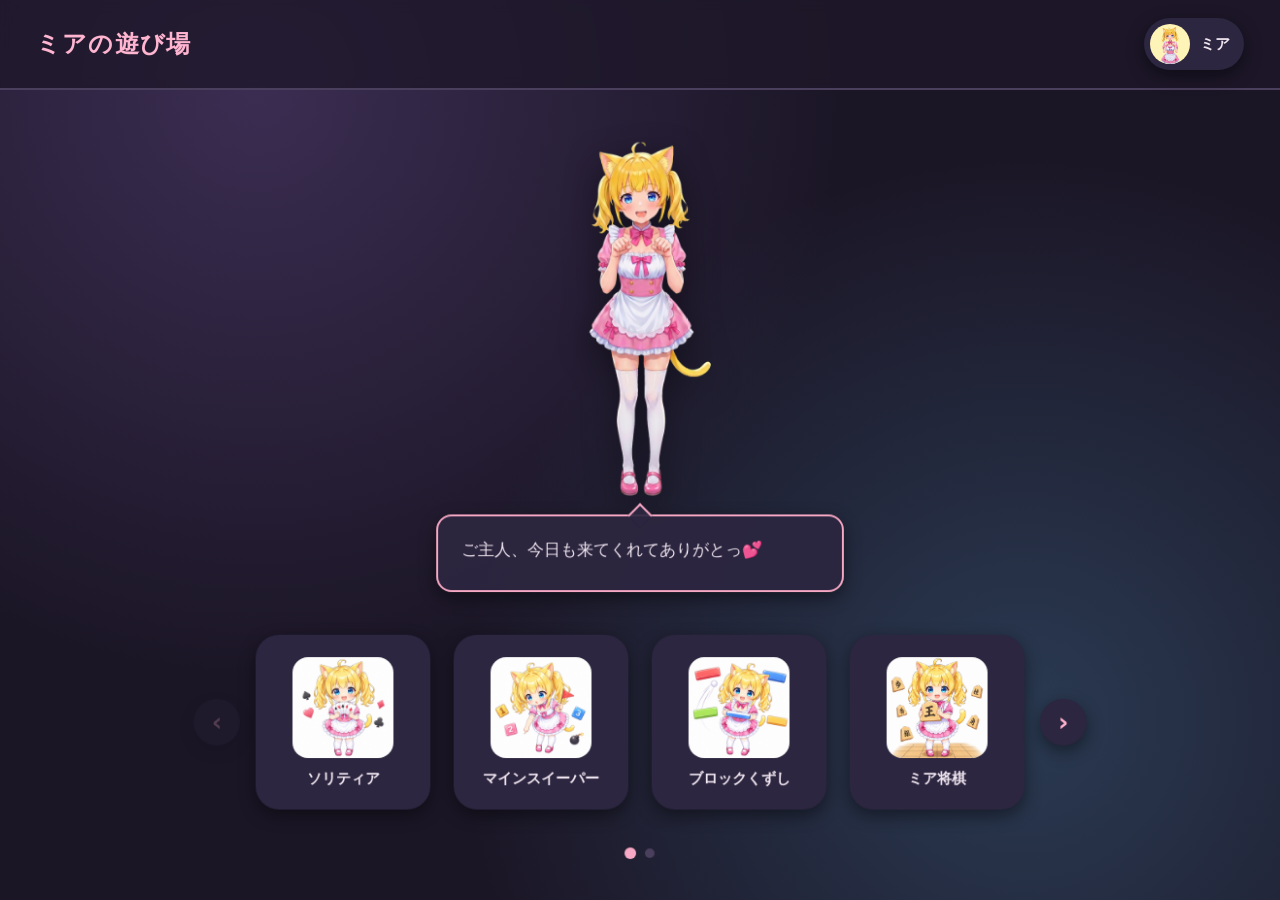
==== index.html @ bd51152a "Mirror Stage 10 inner-X shift to left side for symmetry" ====
<!DOCTYPE html>
<html lang="ja">
<head>
  <meta charset="UTF-8">
  <title>ミアの遊び場</title>
  <link rel="stylesheet" href="shared/style.css?v=23">
</head>
<body>
  <div class="lobby">
    <header class="lobby-header">
      <div class="lobby-title">ミアの遊び場</div>
      <button class="header-avatar" id="header-avatar" aria-label="アバター切替">
        <span class="header-avatar__icon">
          <img id="avatar-img" alt="" hidden>
          <span id="avatar-emoji" hidden>🌸</span>
        </span>
        <span class="header-avatar__name" id="avatar-name">ご主人</span>
      </button>
    </header>

    <main class="lobby-main">
      <div class="lobby-fit" id="lobby-fit">
        <div class="mia-stage">
          <button class="mia-portrait" id="mia-portrait" aria-label="ミア">
            <img class="mia-portrait__img" id="mia-portrait-img" alt="ミア" hidden>
            <span class="mia-portrait__fallback" id="mia-portrait-fallback" hidden>🐈</span>
          </button>
          <div class="message-window" id="message-window">
            <span id="message-text"></span>
          </div>
        </div>

        <div class="game-carousel">
          <button class="carousel-arrow" id="games-prev" aria-label="前のページ">‹</button>
          <div class="game-grid" id="game-grid"></div>
          <button class="carousel-arrow" id="games-next" aria-label="次のページ">›</button>
        </div>
        <div class="game-pager" id="game-pager"></div>
      </div>
    </main>
  </div>

  <div class="modal" id="avatar-modal" role="dialog" aria-label="アバター切替">
    <div class="modal__inner">
      <h2 class="modal__title">アバターを選んでね💕</h2>
      <div class="modal__options" id="modal-options"></div>
    </div>
  </div>

  <script src="shared/storage.js?v=23"></script>
  <script src="shared/characters.js?v=23"></script>
  <script src="shared/lobby.js?v=23"></script>
</body>
</html>
---- shared/style.css ----
/* ============================================
   mia-game-center 共通スタイル
   パステル基調 / 角丸 / ふんわり影
   ============================================ */

:root {
  --color-pink:        #F7A8C4;
  --color-pink-deep:   #FFB4D0;
  --color-cream:       #FFF4D6;
  --color-milky:       #3B3050;
  --color-text:        #F0E6F0;
  --color-text-soft:   #B0A0BC;
  --color-border:      #4A3F5C;
  --color-shadow:      rgba(0, 0, 0, 0.45);
  --avatar-color:      #FFF4B8;

  --bg-base:           #1B1626;
  --bg-surface:        #2D2640;
  --bg-surface-2:      #3B3050;

  --radius-lg: 24px;
  --radius-md: 16px;
  --radius-sm: 10px;
  --shadow-soft: 0 6px 18px var(--color-shadow);
  --shadow-pop:  0 10px 24px var(--color-shadow);

  --font-family: "Hiragino Maru Gothic ProN", "Yu Gothic", "Meiryo", system-ui, sans-serif;
}

* { box-sizing: border-box; }

[hidden] { display: none !important; }

html, body {
  margin: 0;
  padding: 0;
  min-height: 100vh;
  font-family: var(--font-family);
  color: var(--color-text);
  background:
    radial-gradient(circle at 20% 10%, #3B2D52 0%, transparent 45%),
    radial-gradient(circle at 80% 80%, #2A3A52 0%, transparent 45%),
    var(--bg-base);
}

button {
  font-family: inherit;
  color: inherit;
  cursor: pointer;
  border: none;
  background: none;
}

/* -------- レイアウト -------- */

.lobby {
  display: flex;
  flex-direction: column;
  height: 100vh;
  height: 100dvh;   /* モバイル等のツールバー込みでも画面ぴったり */
  overflow: hidden; /* スクロールバーを根本から出さない（中身はJSでズーム調整） */
}

/* -------- ヘッダー -------- */

.lobby-header {
  display: flex;
  justify-content: space-between;
  align-items: center;
  padding: 18px 36px;
  background: rgba(30, 24, 42, 0.78);
  backdrop-filter: blur(6px);
  border-bottom: 2px solid var(--color-border);
}

.lobby-title {
  font-size: 24px;
  font-weight: bold;
  color: var(--color-pink-deep);
  letter-spacing: 0.05em;
}

.header-avatar {
  display: flex;
  align-items: center;
  gap: 10px;
  padding: 6px 14px 6px 6px;
  border-radius: 999px;
  background: var(--bg-surface);
  box-shadow: var(--shadow-soft);
  transition: transform 0.2s ease;
}

.header-avatar:hover { transform: translateY(-2px); }

.header-avatar__icon {
  width: 40px;
  height: 40px;
  border-radius: 50%;
  background: var(--avatar-color);
  display: grid;
  place-items: center;
  font-size: 22px;
  overflow: hidden;
}

.header-avatar__icon img {
  width: 100%;
  height: 100%;
  object-fit: cover;
  object-position: top center;
}

.header-avatar__name {
  font-weight: bold;
  font-size: 15px;
}

/* -------- 中央エリア -------- */

.lobby-main {
  flex: 1;
  min-height: 0;          /* flex子の縮小を許可（高さ計測の基準にする） */
  display: flex;
  flex-direction: column;
  align-items: center;
  justify-content: center;
  padding: 40px 24px;
  gap: 24px;
  overflow: hidden;
}

/* 画面の高さに合わせて丸ごと拡大・縮小する対象（JSでscale適用） */
.lobby-fit {
  display: flex;
  flex-direction: column;
  align-items: center;
  gap: 24px;
  transform-origin: center center;
  will-change: transform;
}

.mia-stage {
  display: flex;
  flex-direction: column;
  align-items: center;
  gap: 16px;
  width: 100%;
  max-width: 420px;
}

.mia-portrait {
  padding: 0;
  display: flex;
  align-items: center;
  justify-content: center;
  transition: transform 0.25s ease;
}

.mia-portrait:hover { transform: scale(1.03); }
.mia-portrait:active { transform: scale(0.97); }

.mia-portrait__img {
  height: 380px;
  width: auto;
  max-width: 100%;
  object-fit: contain;
  filter: drop-shadow(0 10px 18px var(--color-shadow));
}

.mia-portrait__fallback {
  width: 280px;
  height: 280px;
  border-radius: 50%;
  background: linear-gradient(135deg, #3B2D52 0%, #2A3A52 100%);
  display: grid;
  place-items: center;
  font-size: 120px;
  box-shadow: var(--shadow-pop);
  border: 4px solid var(--bg-surface);
}

/* -------- メッセージウィンドウ -------- */

.message-window {
  width: 100%;
  min-height: 80px;
  padding: 20px 24px;
  background: rgba(45, 38, 64, 0.92);
  color: var(--color-text);
  border: 2px solid var(--color-pink);
  border-radius: var(--radius-md);
  box-shadow: var(--shadow-soft);
  font-size: 17px;
  line-height: 1.7;
  opacity: 0;
  transform: translateY(8px);
  pointer-events: none;
  transition: opacity 0.3s ease, transform 0.3s ease;
  position: relative;
}

.message-window::before {
  content: '';
  position: absolute;
  top: -10px;
  left: 50%;
  transform: translateX(-50%) rotate(45deg);
  width: 16px;
  height: 16px;
  background: rgba(45, 38, 64, 0.92);
  border-left: 2px solid var(--color-pink);
  border-top: 2px solid var(--color-pink);
}

.message-window.is-visible {
  opacity: 1;
  transform: translateY(0);
  pointer-events: auto;
}

/* -------- ゲームタイル -------- */

/* ゲームは1ページ4枚・常に1段（縦伸び＝スクロール防止） */
.game-carousel {
  display: flex;
  align-items: center;
  gap: 16px;
  margin-top: 20px;
}

.game-grid {
  display: grid;
  grid-template-columns: repeat(4, 180px);
  grid-template-rows: 180px;
  gap: 24px;
}

.carousel-arrow {
  width: 48px;
  height: 48px;
  border-radius: 50%;
  background: var(--bg-surface);
  color: var(--color-pink-deep);
  font-size: 26px;
  line-height: 1;
  font-weight: bold;
  display: grid;
  place-items: center;
  box-shadow: var(--shadow-soft);
  transition: transform 0.2s ease, opacity 0.2s ease;
  flex: none;
}

.carousel-arrow:hover { transform: translateY(-2px); }
.carousel-arrow:disabled { opacity: 0.25; cursor: default; transform: none; }

.game-pager {
  display: flex;
  justify-content: center;
  gap: 10px;
  margin-top: 16px;
  min-height: 12px;
}

.game-pager__dot {
  width: 10px;
  height: 10px;
  border-radius: 50%;
  background: var(--color-border);
  padding: 0;
  transition: background 0.2s ease, transform 0.2s ease;
}

.game-pager__dot.is-active {
  background: var(--color-pink);
  transform: scale(1.2);
}

.game-tile {
  display: flex;
  flex-direction: column;
  align-items: center;
  justify-content: center;
  gap: 12px;
  width: 180px;
  height: 180px;
  padding: 16px;
  background: var(--bg-surface);
  color: var(--color-text);
  border-radius: var(--radius-lg);
  box-shadow: var(--shadow-soft);
  transition: transform 0.2s ease, box-shadow 0.2s ease;
}

.game-tile:hover {
  transform: translateY(-6px);
  box-shadow: var(--shadow-pop);
}

.game-tile:active { transform: translateY(-2px); }

.game-tile.is-placeholder {
  background: repeating-linear-gradient(
    45deg,
    #3B2D52,
    #3B2D52 12px,
    #2A3A52 12px,
    #2A3A52 24px
  );
  color: var(--color-text-soft);
}

.game-tile__thumb {
  font-size: 64px;
  line-height: 1;
  display: grid;
  place-items: center;
  width: 104px;
  height: 104px;
}

.game-tile__thumb img {
  width: 100%;
  height: 100%;
  object-fit: contain;
  border-radius: var(--radius-md);
}

.game-tile__name {
  font-size: 15px;
  font-weight: bold;
}

/* -------- アバター切替モーダル -------- */

.modal {
  position: fixed;
  inset: 0;
  background: rgba(0, 0, 0, 0.55);
  display: none;
  align-items: center;
  justify-content: center;
  z-index: 100;
}

.modal.is-visible { display: flex; }

.modal__inner {
  background: var(--bg-surface);
  color: var(--color-text);
  border-radius: var(--radius-lg);
  padding: 28px 32px;
  box-shadow: var(--shadow-pop);
  text-align: center;
  min-width: 360px;
}

.modal__title {
  font-size: 18px;
  font-weight: bold;
  margin: 0 0 20px;
  color: var(--color-pink-deep);
}

.modal__options {
  display: flex;
  gap: 16px;
  justify-content: center;
}

.modal__option {
  display: flex;
  flex-direction: column;
  align-items: center;
  gap: 8px;
  padding: 16px 20px;
  border-radius: var(--radius-md);
  background: var(--color-milky);
  transition: transform 0.2s ease, background 0.2s ease;
  min-width: 120px;
}

.modal__option:hover {
  transform: translateY(-3px);
  background: var(--color-pink);
  color: #2A2438;
}

.modal__option-icon {
  width: 56px;
  height: 56px;
  border-radius: 50%;
  display: grid;
  place-items: center;
  font-size: 30px;
  background: var(--bg-base);
  overflow: hidden;
}

.modal__option-icon img {
  width: 100%;
  height: 100%;
  object-fit: cover;
  object-position: top center;
}

.modal__option-name { font-weight: bold; font-size: 15px; }
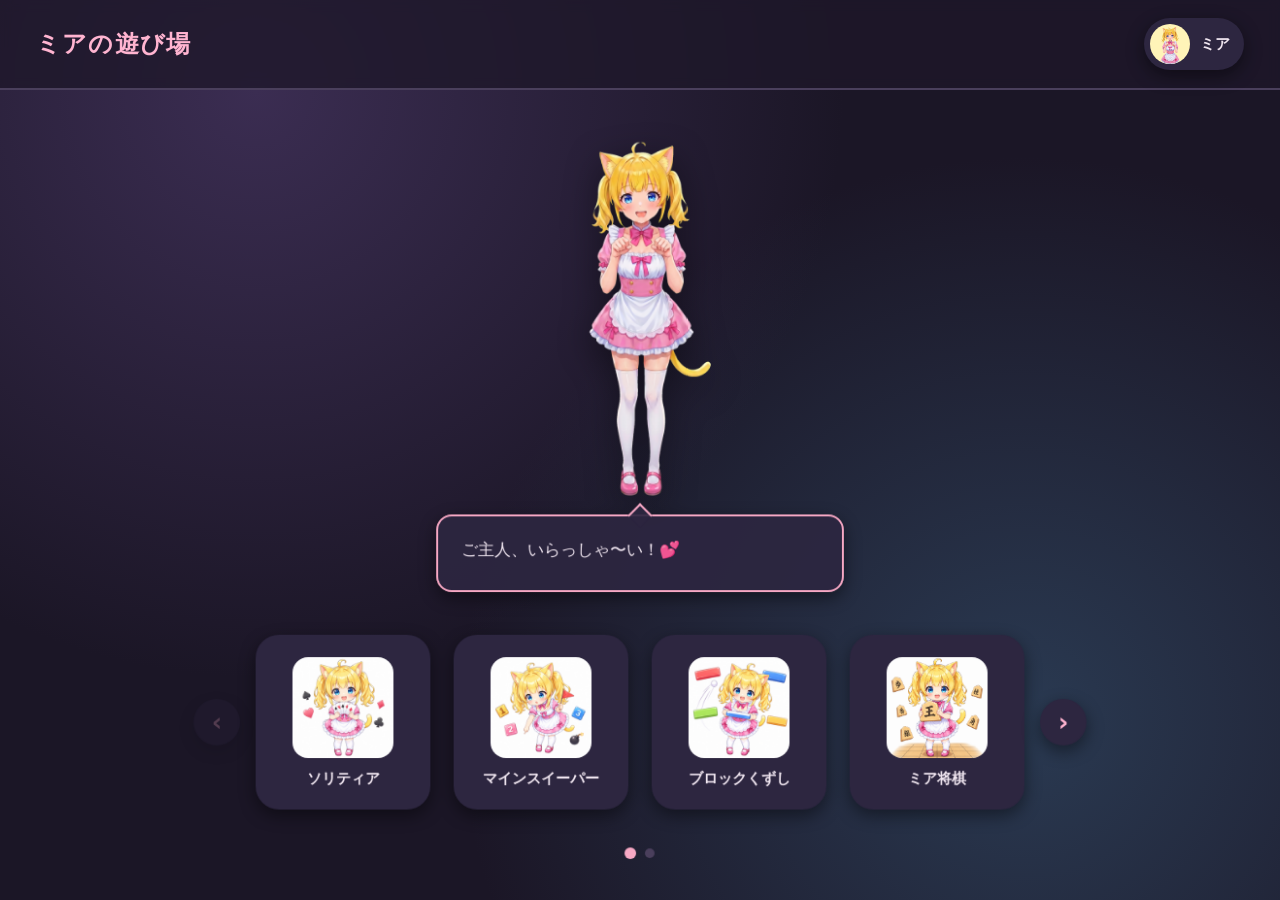
==== commit bc321d31: "Merge remote-tracking branch 'origin/main' into claude/inspiring-ride-8vxiaw # Conflicts: #	games/mi" ====
--- a/index.html
+++ b/index.html
@@ -48,7 +48,7 @@
   </div>
 
   <script src="shared/storage.js?v=23"></script>
-  <script src="shared/characters.js?v=23"></script>
+  <script src="shared/characters.js?v=24"></script>
   <script src="shared/lobby.js?v=23"></script>
 </body>
 </html>
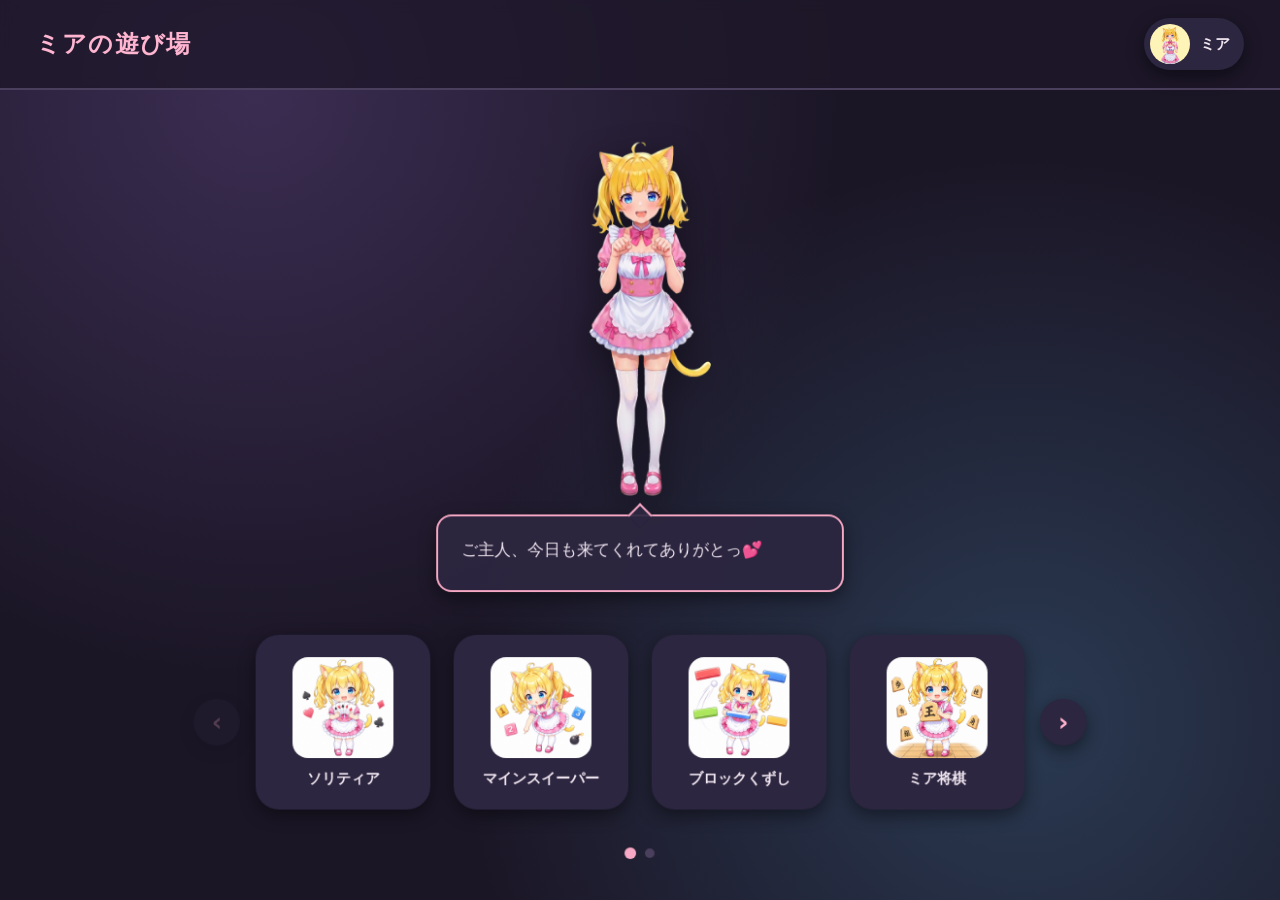
==== commit 04d47e20: "Change Stage 10 row 5 col 7 from X to N (more breakable adjacent to H)" ====
--- a/index.html
+++ b/index.html
@@ -3,7 +3,7 @@
 <head>
   <meta charset="UTF-8">
   <title>ミアの遊び場</title>
-  <link rel="stylesheet" href="shared/style.css?v=23">
+  <link rel="stylesheet" href="shared/style.css?v=24">
 </head>
 <body>
   <div class="lobby">
@@ -47,8 +47,8 @@
     </div>
   </div>
 
-  <script src="shared/storage.js?v=23"></script>
+  <script src="shared/storage.js?v=24"></script>
   <script src="shared/characters.js?v=24"></script>
-  <script src="shared/lobby.js?v=23"></script>
+  <script src="shared/lobby.js?v=24"></script>
 </body>
 </html>
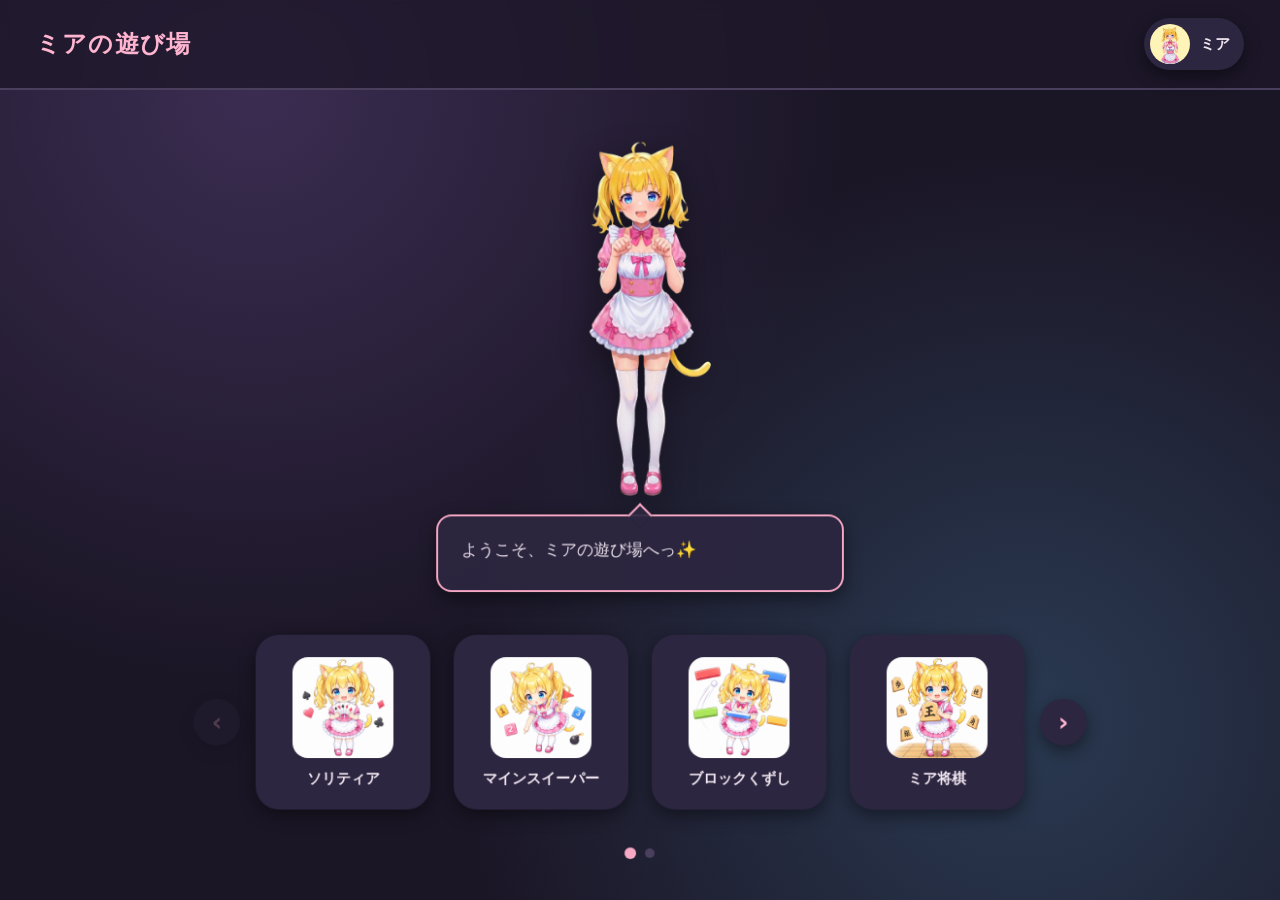
==== commit 28bd03ee: "Merge origin/main into feature with cache v=25" ====
--- a/index.html
+++ b/index.html
@@ -3,7 +3,7 @@
 <head>
   <meta charset="UTF-8">
   <title>ミアの遊び場</title>
-  <link rel="stylesheet" href="shared/style.css?v=24">
+  <link rel="stylesheet" href="shared/style.css?v=25">
 </head>
 <body>
   <div class="lobby">
@@ -47,8 +47,8 @@
     </div>
   </div>
 
-  <script src="shared/storage.js?v=24"></script>
-  <script src="shared/characters.js?v=24"></script>
-  <script src="shared/lobby.js?v=24"></script>
+  <script src="shared/storage.js?v=25"></script>
+  <script src="shared/characters.js?v=25"></script>
+  <script src="shared/lobby.js?v=25"></script>
 </body>
 </html>
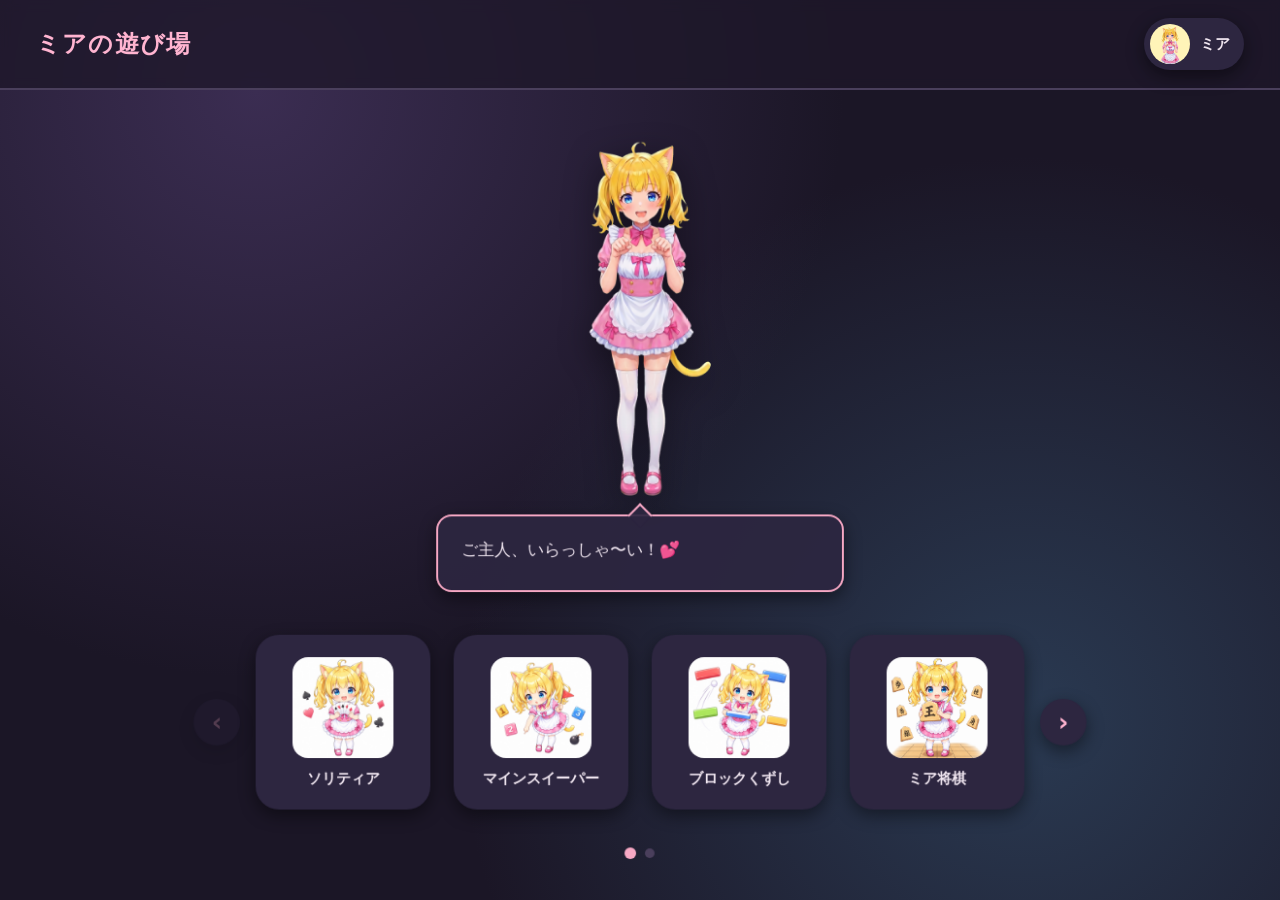
==== commit 2f502434: "ミア将棋: キャラtoneを調整（ミアの呼称修正／全キャラ18歳の女の子） - ミアのtoneから「相手は『ご主人』と呼ぶ」を削除。ミアが対戦相手のとき   まで全員を『ご主人』呼びしてしまう問題を解" ====
--- a/index.html
+++ b/index.html
@@ -3,7 +3,7 @@
 <head>
   <meta charset="UTF-8">
   <title>ミアの遊び場</title>
-  <link rel="stylesheet" href="shared/style.css?v=25">
+  <link rel="stylesheet" href="shared/style.css?v=23">
 </head>
 <body>
   <div class="lobby">
@@ -47,8 +47,8 @@
     </div>
   </div>
 
-  <script src="shared/storage.js?v=25"></script>
+  <script src="shared/storage.js?v=23"></script>
   <script src="shared/characters.js?v=25"></script>
-  <script src="shared/lobby.js?v=25"></script>
+  <script src="shared/lobby.js?v=23"></script>
 </body>
 </html>
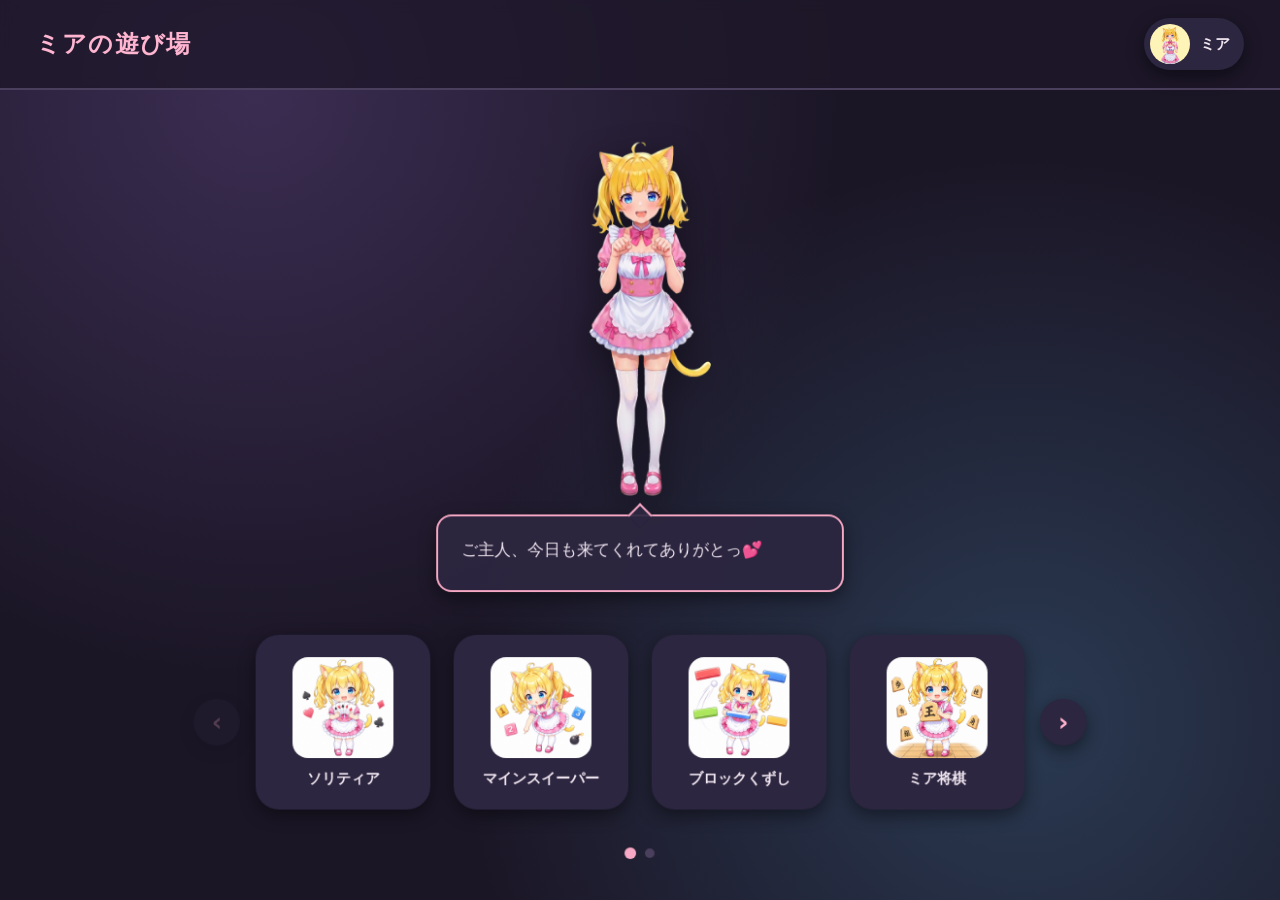
==== commit 37acb556: "Merge remote-tracking branch 'origin/main' into claude/inspiring-ride-8vxiaw # Conflicts: #	games/br" ====
--- a/index.html
+++ b/index.html
@@ -3,7 +3,7 @@
 <head>
   <meta charset="UTF-8">
   <title>ミアの遊び場</title>
-  <link rel="stylesheet" href="shared/style.css?v=23">
+  <link rel="stylesheet" href="shared/style.css?v=26">
 </head>
 <body>
   <div class="lobby">
@@ -47,8 +47,8 @@
     </div>
   </div>
 
-  <script src="shared/storage.js?v=23"></script>
-  <script src="shared/characters.js?v=25"></script>
-  <script src="shared/lobby.js?v=23"></script>
+  <script src="shared/storage.js?v=26"></script>
+  <script src="shared/characters.js?v=26"></script>
+  <script src="shared/lobby.js?v=26"></script>
 </body>
 </html>
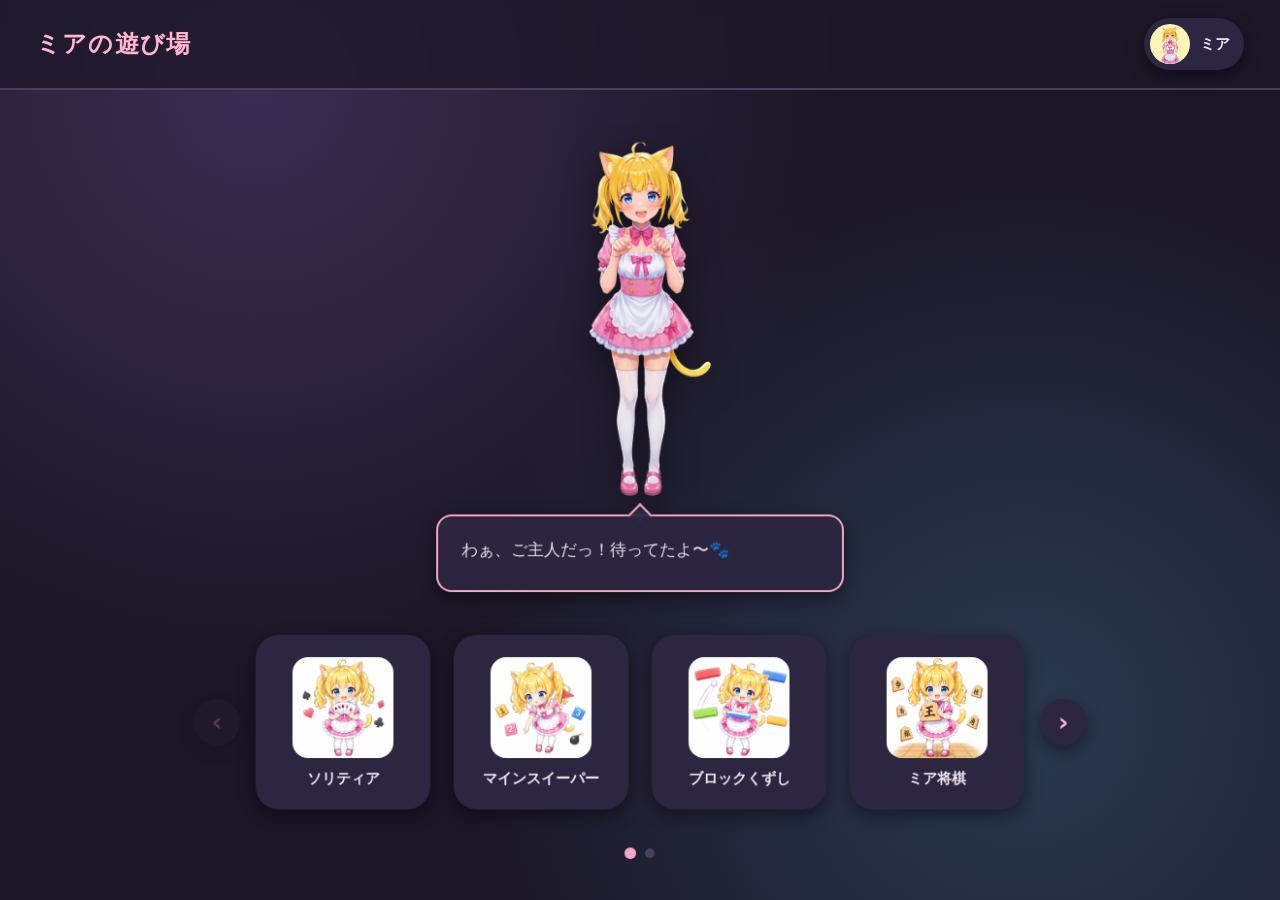
==== commit 117e04e0: "キャラ名「ご主人」を「きょん」に置き換え - characters/kyown.json の name / displayName を更新 - index.html のヘッダーアバター名のデフォルト表" ====
--- a/index.html
+++ b/index.html
@@ -14,7 +14,7 @@
           <img id="avatar-img" alt="" hidden>
           <span id="avatar-emoji" hidden>🌸</span>
         </span>
-        <span class="header-avatar__name" id="avatar-name">ご主人</span>
+        <span class="header-avatar__name" id="avatar-name">きょん</span>
       </button>
     </header>
 
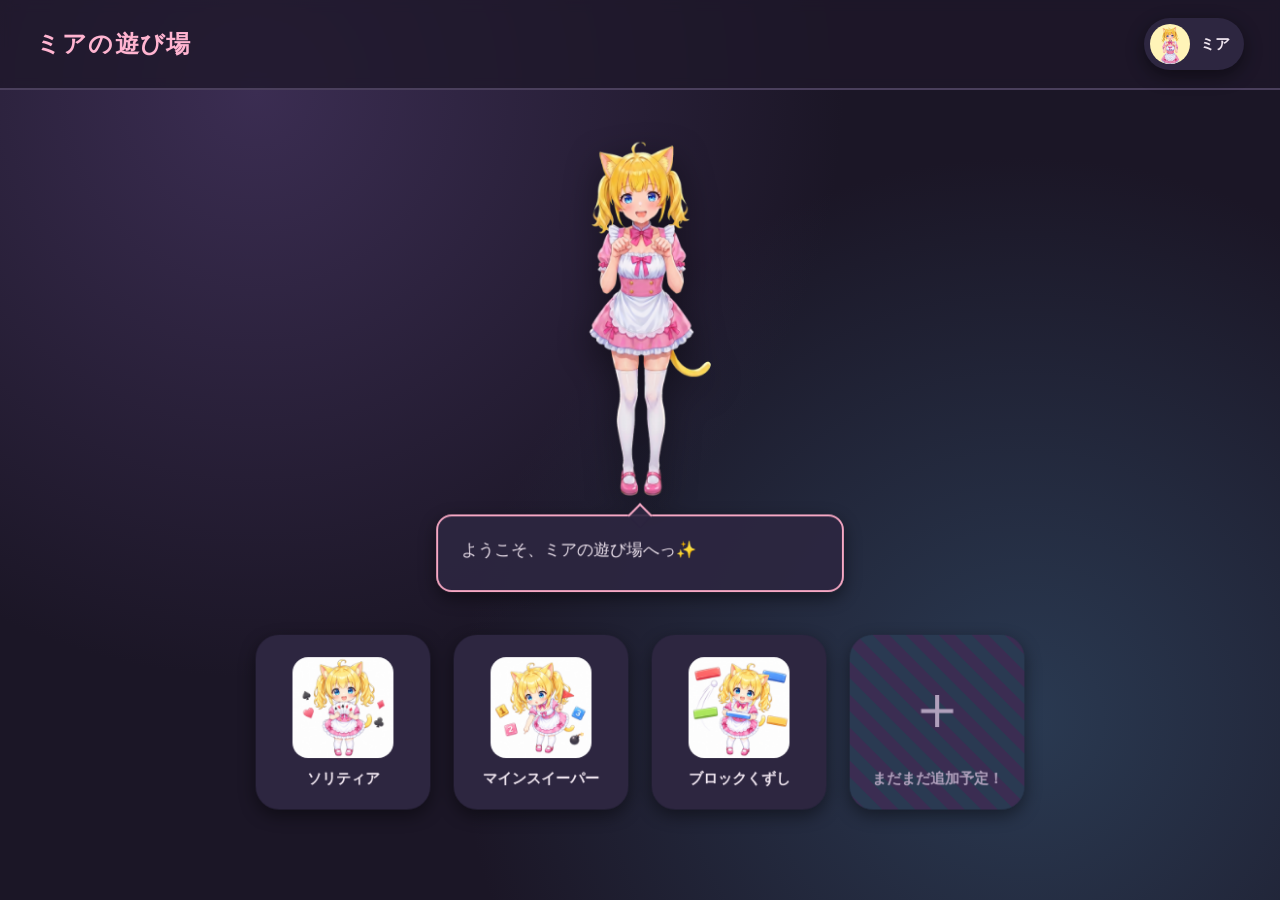
==== commit c3e8471d: "全ページにミアのfaviconを設定 assets/images/characters/stamp/mia_stamp01.png（1254px / 1.07MB）から 縮小版のアイコンを生成し、ホー" ====
--- a/index.html
+++ b/index.html
@@ -3,6 +3,8 @@
 <head>
   <meta charset="UTF-8">
   <title>ミアの遊び場</title>
+  <link rel="icon" type="image/png" href="assets/icons/favicon-32.png?v=1">
+  <link rel="apple-touch-icon" href="assets/icons/favicon-180.png?v=1">
   <link rel="stylesheet" href="shared/style.css?v=26">
 </head>
 <body>
